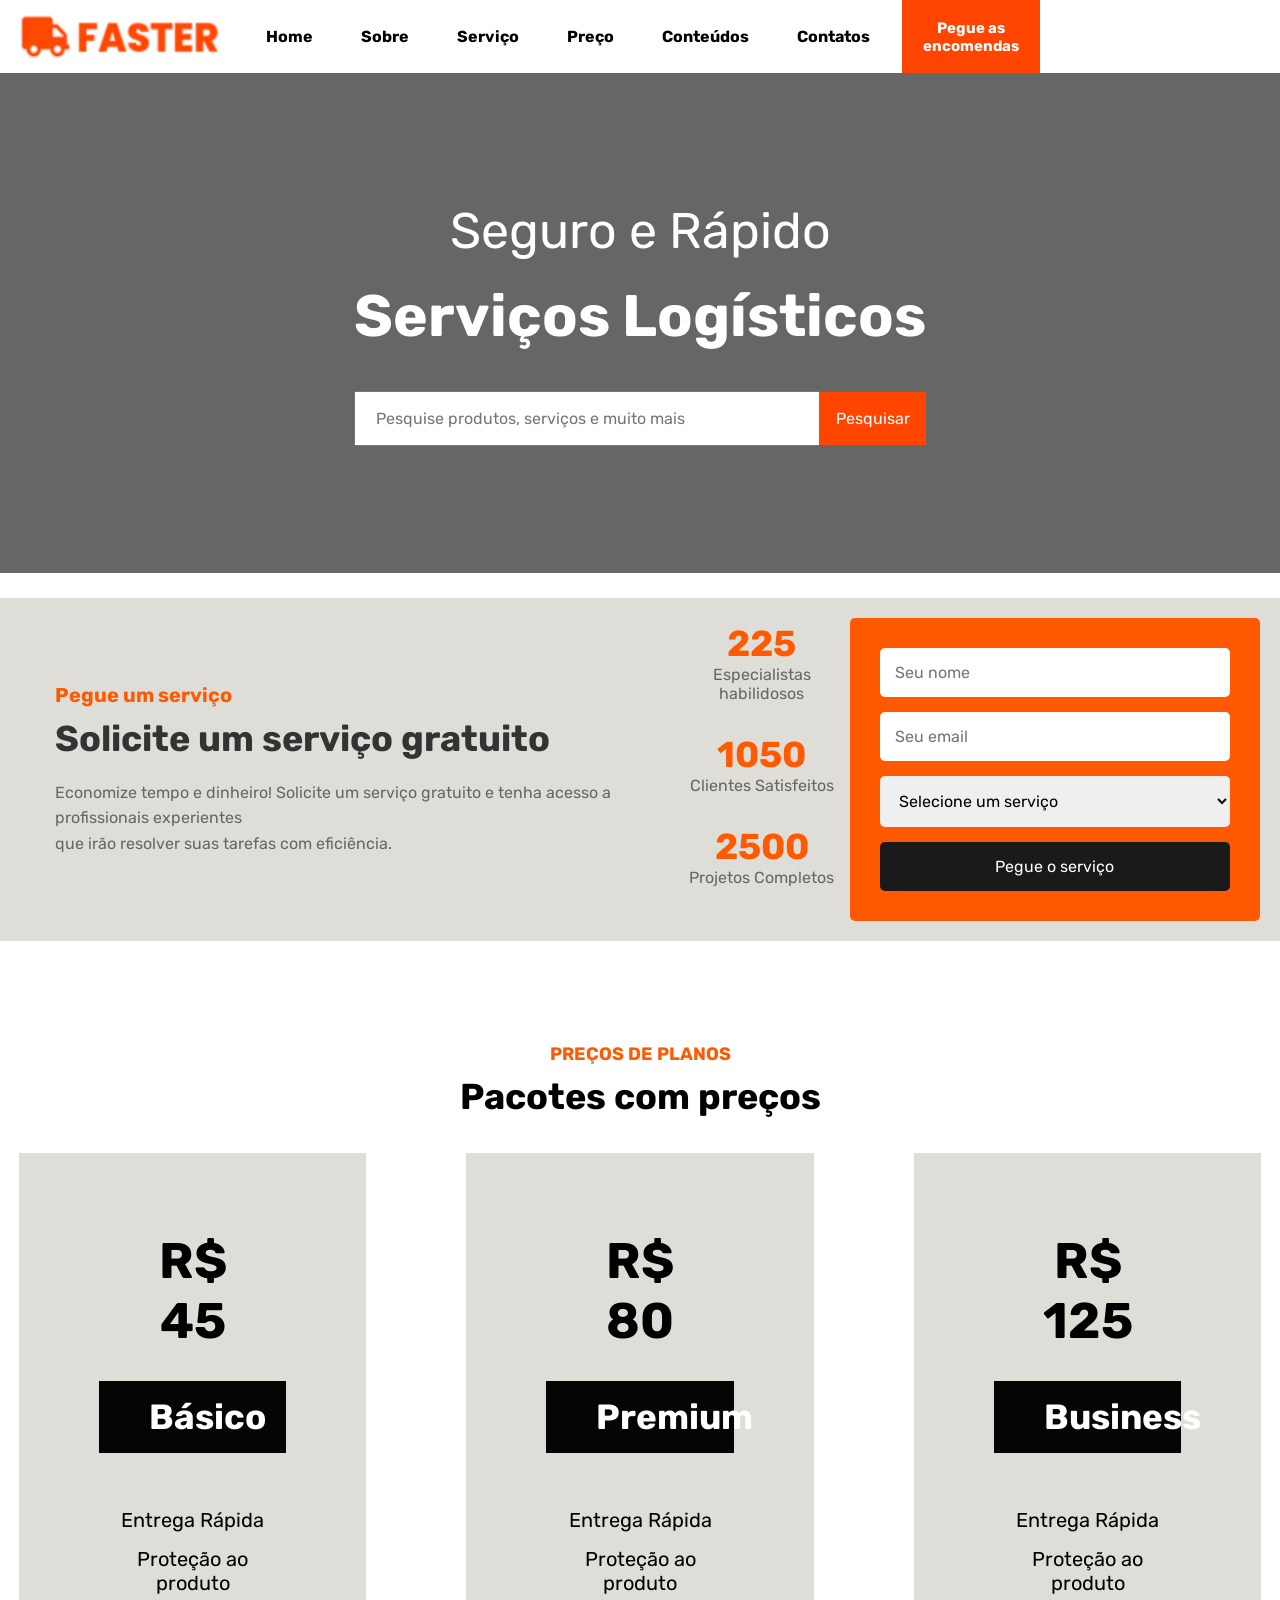
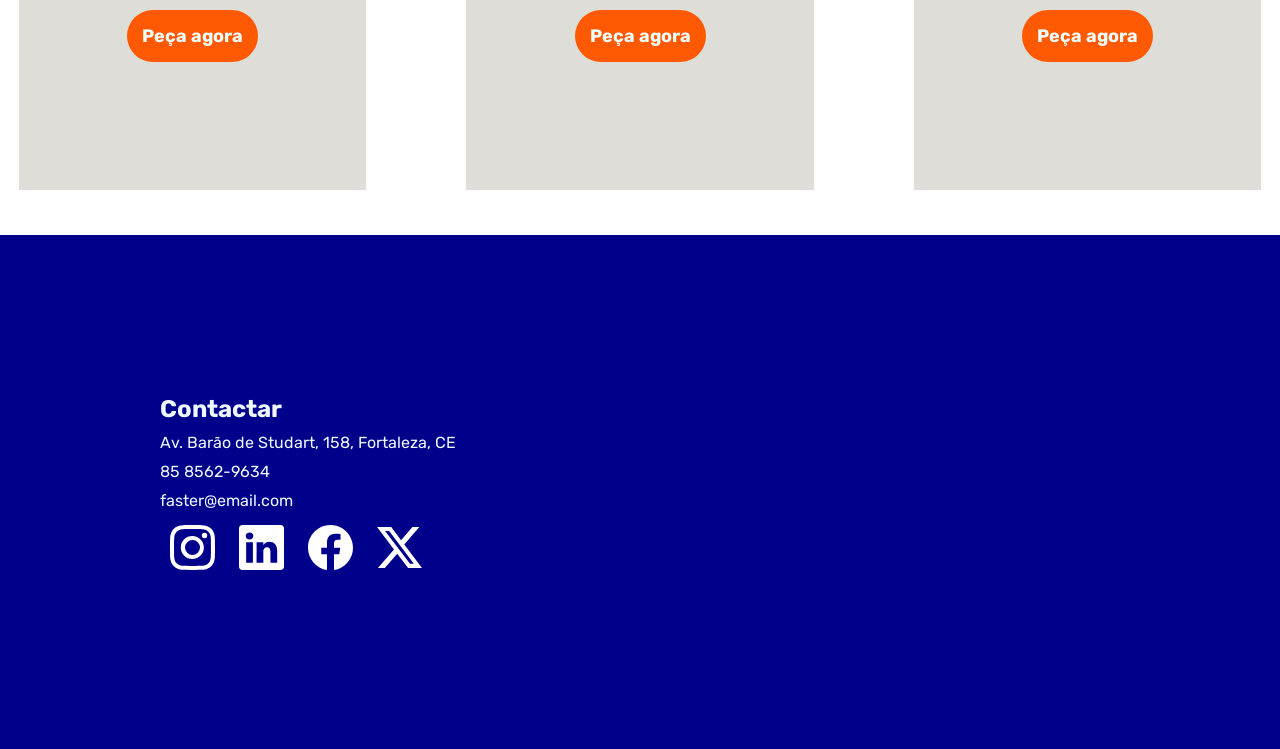
==== index.html @ 47d7f19b "feat: feito parte de contatos no footer" ====
<!DOCTYPE html>
<html lang="pt-br">

<head>
  <meta charset="UTF-8" />
  <meta name="viewport" content="width=d45ice-width, 45itial-scale=1.0" />
  <title>FASTER</title>
  <link rel="stylesheet" href="style.css">
  <link rel="shortcut icon" href="favicon.ico" type="image/x-icon">
</head>

<body>
  <header>
    <img class="logo" src="images/logo.png" alt="logo marca" />
    <nav class="list">
      <a class="options">Home</a>
      <a class="options">Sobre</a>
      <a class="options">Serviço</a>
      <a class="options">Preço</a>
      <a class="options">Conteúdos</a>
      <a class="options">Contatos</a>
    </nav>
    <button class="btn-encomendas">Pegue as encomendas</button>
  </header>
  <main>
    <section class="image">
      <div class="content">
        <p>Seguro e Rápido</p>
        <h3>Serviços Logísticos</h3>
        <div class="search-service">
          <input type="text" name="pesquisar" id="pesquisar" placeholder="Pesquise produtos, serviços e muito mais">
          <button class="btn-pesquisa">Pesquisar</button>
        </div>
      </div>
    </section>
    <section class="order-services">
      <div class="text-getquote">
        <h4>Pegue um serviço</h4>
        <h1>Solicite um serviço gratuito</h1>
        <p>Economize tempo e dinheiro! Solicite um serviço gratuito e tenha acesso a profissionais experientes <br> que
          irão resolver suas tarefas com eficiência.</p>
      </div>
      <div class="num-services">
        <h1>225</h1>
        <p>Especialistas habilidosos</p>
        <h1>1050</h1>
        <p>Clientes Satisfeitos</p>
        <h1>2500</h1>
        <p>Projetos Completos</p>
      </div>
      <form action="/servicos" class="orders-services">
        <input type="text" id="nome" placeholder="Seu nome">
        <input type="email" id="email" placeholder="Seu email">
        <select name="servico" id="servico">
          <option value="selecionar-servico" selected>Selecione um serviço</option>
        </select>
        <button>Pegue o serviço</button>
      </form>
    </section>
    <section class="plan-prices">
      <div class="title-plan">
        <h3>Preços de Planos</h3>
        <h1>Pacotes com preços</h1>
      </div>
      <div class="plans">
        <div class="plan-basic">
          <div>
            <h1>R$ 45</h1>
            <h2>Básico</h2>
            <div class="centralize">
              <p>Entrega Rápida</p>
              <p>Proteção ao produto</p>
            </div>
          </div>
          <button>Peça agora</button>
        </div>
        <div class="plan-premium">
          <div>
            <h1>R$ 80</h1>
            <h2>Premium</h2>
            <div class="centralize">
              <p>Entrega Rápida</p>
              <p>Proteção ao produto</p>
            </div>
          </div>
          <button>Peça agora</button>
        </div>
        <div class="plan-business">
          <div>
            <h1>R$ 125</h1>
            <h2>Business</h2>
            <div class="centralize">
              <p>Entrega Rápida</p>
              <p>Proteção ao produto</p>
            </div>
          </div>
          <button>Peça agora</button>
        </div>
      </div>
    </section>
  </main>
</body>
<footer>
  <div class="links">
    <adress class="contacts">
      <h2>Contactar</h2>
      <a href="#">Av. Barão de Studart, 158, Fortaleza, CE</a>
      <a href="#">85 8562-9634</a>
      <a href="#">faster@email.com</a>
    </adress>
    <div class="media">
      <a href=""><img src="images/instagram.svg" width="45px" alt="Instagram"></a>
      <a href=""><img src="images/linkedin.svg" width="45px" alt="Linkedin"></a>
      <a href=""><img src="images/facebook.svg" width="45px" alt="Facebook"></a>
      <a href=""><img src="images/twitter-x.svg" width="45px" alt="Twitter"></a>
    </div>
  </div>
</footer>

</html>
---- style.css ----
@import url("https://fonts.googleapis.com/css2?family=Rubik:ital,wght@0,300..900;1,300..900&display=swap");

* {
	margin: 0;
	padding: 0;
	font-family: "Rubik", sans-serif;
}

header {
	display: flex;
	justify-content: space-between;
}
.list {
	display: flex;
	position: relative;
	justify-content: center;
	flex-direction: row;
	padding: 12px;
	gap: 8px;
	cursor: default;
}
.options {
	padding: 15px 20px;
	width: auto;
	font-weight: bolder;
}

.options:hover {
	display: flex;
	/* flex-wrap: nowrap; */
	background-color: orangered;
	color: aliceblue;
	font-weight: bold;
}
.logo {
	width: 14rem;
	height: 4rem;
	margin-left: 10px;
	margin-top: 5px;
}

.btn-encomendas {
	position: relative;
	margin-right: 15rem;
	border: none;
	font-size: 15px;
	color: white;
	font-weight: bold;
	padding: 5px 20px 5px 20px;
	background-color: orangered;
	transition: background-color 0.2s ease, color 0.2s ease;
}
.btn-encomendas:hover {
	background-color: aliceblue;
	color: orangered;
}

.image {
	position: relative;
	display: flex;
	flex-direction: column;
	justify-content: center;
	align-items: center;
	text-align: center;
	background-image: url(https://img.ibxk.com.br/2013/5/materias/4426485393141937-o.jpg);
	background-size: cover;
	background-position: center;
	height: 500px;
	color: white;
}

.image:before {
	content: "";
	position: absolute;
	top: 0;
	left: 0;
	width: 100%;
	height: 100%;
	background-color: rgba(0, 0, 0, 0.6); /* Escurece a imagem de fundo */
	z-index: 1;
}

.content {
	font-size: 50px;
	position: relative;
	z-index: 2;
}

.content p {
	margin-bottom: 20px;
}

.content h3 {
	margin-bottom: 40px;
}

.search-service {
	display: flex;
	align-items: center;
	width: 100%;
	max-width: 600px;
}

#pesquisar {
	flex-grow: 1;
	padding: 16px 20px;
	box-sizing: border-box;
	font-size: medium;
	height: 55px;
}

#pesquisar::placeholder {
	width: 100%;
	font-size: medium;
}

.btn-pesquisa {
	padding: 16px;
	background-color: orangered;
	color: white;
	border: none;
	font-size: medium;
	cursor: pointer;
	height: 53px;
}

.btn-pesquisa:hover {
	background-color: azure;
	color: orangered;
}

.text-getquote {
	width: 50%;
	padding-right: 15px;
	margin-left: 35px;
}

.text-getquote h1 {
	font-size: 36px;
	color: #333;
	margin-bottom: 20px;
}

.text-getquote h4 {
	font-size: 20px;
	color: #ff5a01;
	margin-bottom: 10px;
}

.text-getquote p {
	font-size: 16px;
	color: #666;
	line-height: 1.6;
}

.order-services {
	background-color: #dfddd7;
	margin: 8% 0;
	margin-top: 25px;
	padding: 20px;
	display: flex;
	justify-content: space-between;
	align-items: center;
}

.num-services {
	text-align: center;
	margin-left: 20px;
}

.num-services h1 {
	font-size: 36px;
	color: #ff5a01;
}

.num-services p {
	font-size: 16px;
	color: #666;
	margin-bottom: 30px;
}

.orders-services {
	display: flex;
	flex-direction: column;
	gap: 15px;
	width: 30%;
	background-color: #ff5a01;
	padding: 30px;
	border-radius: 5px;
}

.orders-services input {
	padding: 15px;
	border: none;
	border-radius: 5px;
	font-size: 16px;
}
.orders-services select {
	width: 100%;
	padding: 15px;
	border: none;
	border-radius: 5px;
	font-size: 16px;
}

.orders-services button {
	padding: 15px;
	background-color: #1a1a1a;
	color: white;
	border: none;
	border-radius: 5px;
	font-size: 16px;
	cursor: pointer;
}

.orders-services button:hover {
	background-color: #333;
}

.plan-prices {
	text-align: center;
}

.title-plan {
	margin: 10px;
}

.title-plan h3 {
	font-size: 18px;
	text-transform: uppercase;
	color: #ff5a01;
}

.title-plan h1 {
	margin-top: 10px;
	font-size: 36px;
	margin-bottom: 35px;
}

.plans {
	display: flex;
	justify-content: center;
	align-items: stretch;
	margin: 15px;
	text-align: center;
	gap: 8%;
}

.plans h1 {
	font-size: 50px;
	margin: 30px;
}

.plans h2 {
	margin: 10px 0;
	font-size: 35px;
	background-color: #050505;
	color: white;
	padding: 15px 50px;
}

.plans p {
	font-size: 20px;
	margin: 15px;
}

.centralize {
	margin-top: 55px;
}

.plans button {
	padding: 8%;
	font-size: 18px;
	font-weight: bolder;
	background-color: #ff5a01;
	border: none;
	cursor: pointer;
	border-radius: 40px;
	color: azure;
}

.plans button:hover {
	background-color: aliceblue;
	color: #1a1a1a;
}

.plan-basic,
.plan-premium,
.plan-business {
	padding: 3rem 5rem 8rem 5rem;
	background-color: #dfddd7;
	width: 15%;
}


footer {
	background-color: darkblue;
	margin-top: 45px;
}

footer h2 {
	color: aliceblue;
}

.links {
	position: relative;
	margin-left: 0;
	padding: 10rem;
	color: aliceblue;
}

.contacts {
	display: flex;
	flex-direction: column;
	gap: 10px;
}

.contacts a {
	text-decoration: none;
	color: aliceblue;
}

.contacts a:hover {
	text-decoration: underline;
}

.media img {
	margin: 15px 10px;
	gap: 18px;
}
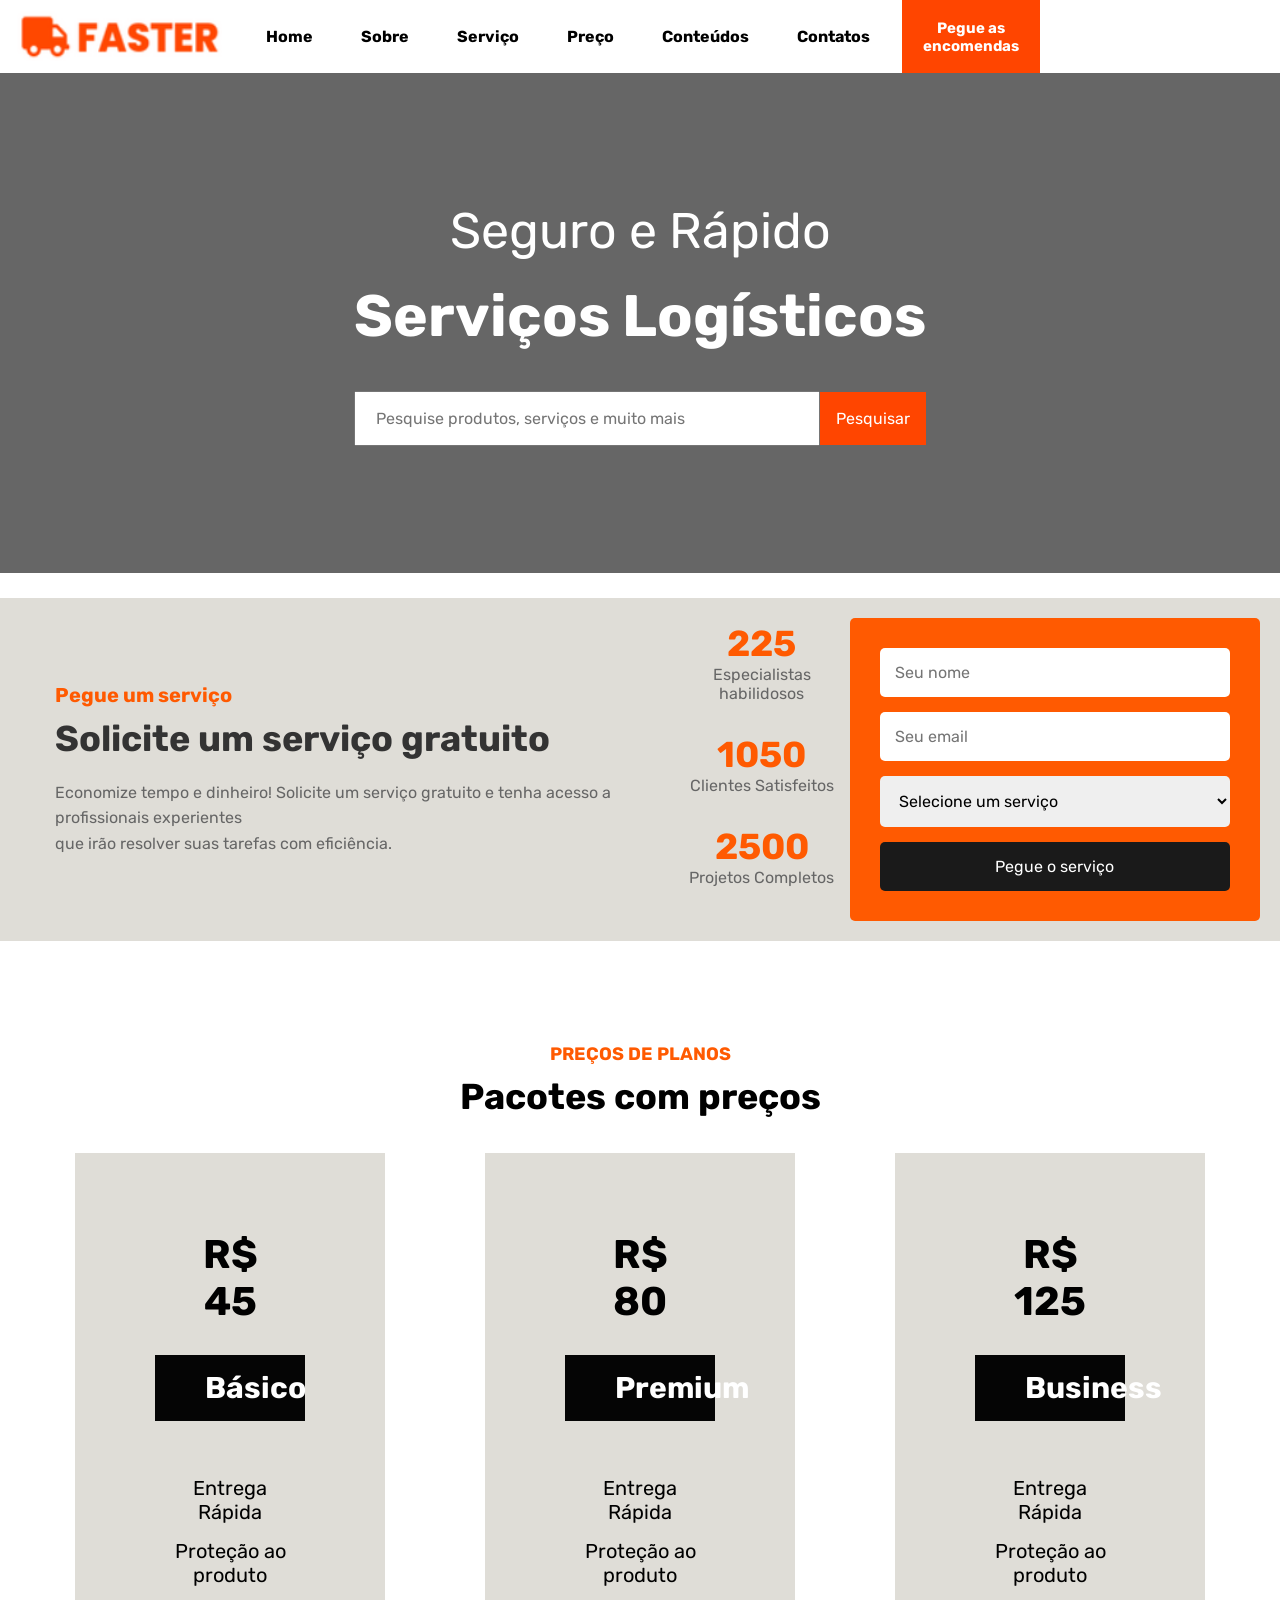
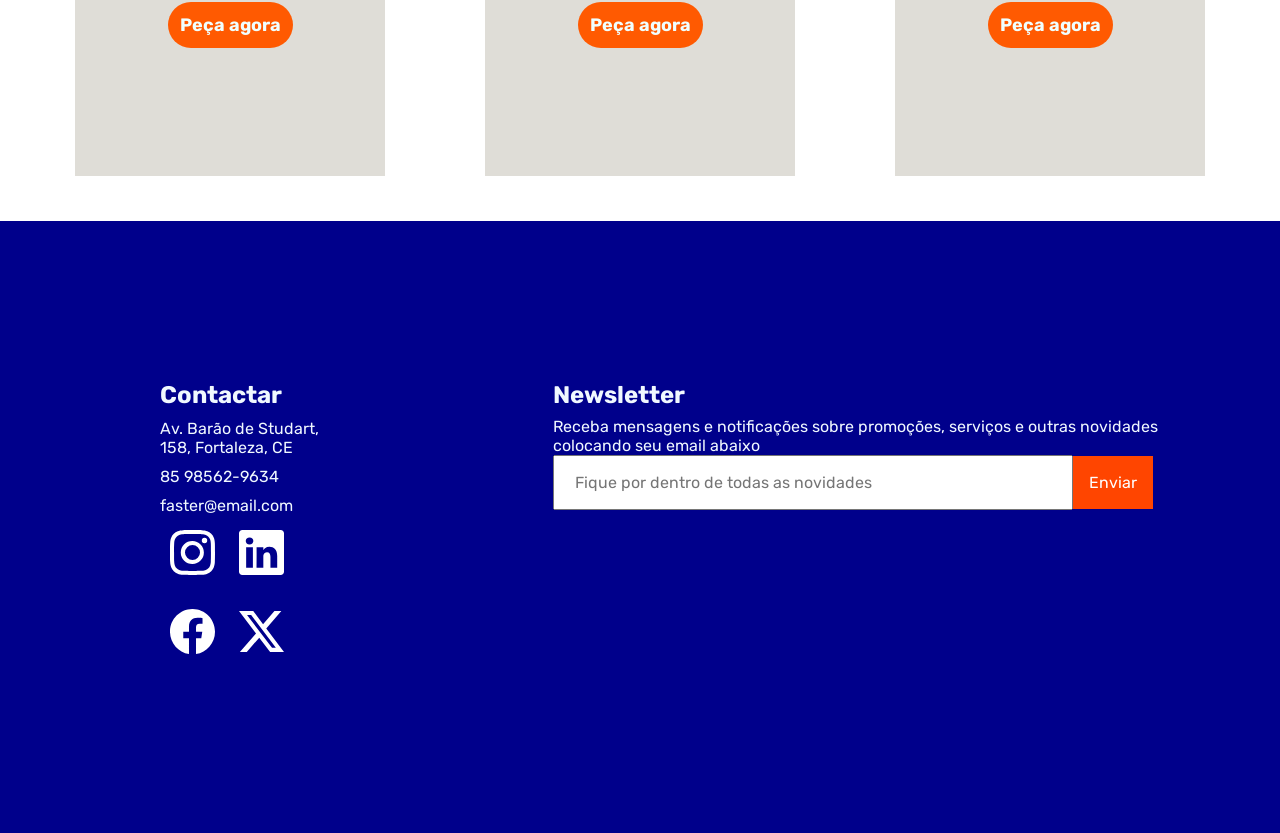
==== commit 9f71af0e: "newsletter feito" ====
--- a/index.html
+++ b/index.html
@@ -1,120 +1,129 @@
-<!DOCTYPE html>
-<html lang="pt-br">
-
-<head>
-  <meta charset="UTF-8" />
-  <meta name="viewport" content="width=d45ice-width, 45itial-scale=1.0" />
-  <title>FASTER</title>
-  <link rel="stylesheet" href="style.css">
-  <link rel="shortcut icon" href="favicon.ico" type="image/x-icon">
-</head>
-
-<body>
-  <header>
-    <img class="logo" src="images/logo.png" alt="logo marca" />
-    <nav class="list">
-      <a class="options">Home</a>
-      <a class="options">Sobre</a>
-      <a class="options">Serviço</a>
-      <a class="options">Preço</a>
-      <a class="options">Conteúdos</a>
-      <a class="options">Contatos</a>
-    </nav>
-    <button class="btn-encomendas">Pegue as encomendas</button>
-  </header>
-  <main>
-    <section class="image">
-      <div class="content">
-        <p>Seguro e Rápido</p>
-        <h3>Serviços Logísticos</h3>
-        <div class="search-service">
-          <input type="text" name="pesquisar" id="pesquisar" placeholder="Pesquise produtos, serviços e muito mais">
-          <button class="btn-pesquisa">Pesquisar</button>
-        </div>
-      </div>
-    </section>
-    <section class="order-services">
-      <div class="text-getquote">
-        <h4>Pegue um serviço</h4>
-        <h1>Solicite um serviço gratuito</h1>
-        <p>Economize tempo e dinheiro! Solicite um serviço gratuito e tenha acesso a profissionais experientes <br> que
-          irão resolver suas tarefas com eficiência.</p>
-      </div>
-      <div class="num-services">
-        <h1>225</h1>
-        <p>Especialistas habilidosos</p>
-        <h1>1050</h1>
-        <p>Clientes Satisfeitos</p>
-        <h1>2500</h1>
-        <p>Projetos Completos</p>
-      </div>
-      <form action="/servicos" class="orders-services">
-        <input type="text" id="nome" placeholder="Seu nome">
-        <input type="email" id="email" placeholder="Seu email">
-        <select name="servico" id="servico">
-          <option value="selecionar-servico" selected>Selecione um serviço</option>
-        </select>
-        <button>Pegue o serviço</button>
-      </form>
-    </section>
-    <section class="plan-prices">
-      <div class="title-plan">
-        <h3>Preços de Planos</h3>
-        <h1>Pacotes com preços</h1>
-      </div>
-      <div class="plans">
-        <div class="plan-basic">
-          <div>
-            <h1>R$ 45</h1>
-            <h2>Básico</h2>
-            <div class="centralize">
-              <p>Entrega Rápida</p>
-              <p>Proteção ao produto</p>
-            </div>
-          </div>
-          <button>Peça agora</button>
-        </div>
-        <div class="plan-premium">
-          <div>
-            <h1>R$ 80</h1>
-            <h2>Premium</h2>
-            <div class="centralize">
-              <p>Entrega Rápida</p>
-              <p>Proteção ao produto</p>
-            </div>
-          </div>
-          <button>Peça agora</button>
-        </div>
-        <div class="plan-business">
-          <div>
-            <h1>R$ 125</h1>
-            <h2>Business</h2>
-            <div class="centralize">
-              <p>Entrega Rápida</p>
-              <p>Proteção ao produto</p>
-            </div>
-          </div>
-          <button>Peça agora</button>
-        </div>
-      </div>
-    </section>
-  </main>
-</body>
-<footer>
-  <div class="links">
-    <adress class="contacts">
-      <h2>Contactar</h2>
-      <a href="#">Av. Barão de Studart, 158, Fortaleza, CE</a>
-      <a href="#">85 8562-9634</a>
-      <a href="#">faster@email.com</a>
-    </adress>
-    <div class="media">
-      <a href=""><img src="images/instagram.svg" width="45px" alt="Instagram"></a>
-      <a href=""><img src="images/linkedin.svg" width="45px" alt="Linkedin"></a>
-      <a href=""><img src="images/facebook.svg" width="45px" alt="Facebook"></a>
-      <a href=""><img src="images/twitter-x.svg" width="45px" alt="Twitter"></a>
-    </div>
-  </div>
-</footer>
-
+<!DOCTYPE html>
+<html lang="pt-br">
+
+<head>
+  <meta charset="UTF-8" />
+  <meta name="viewport" content="width=d45ice-width, 45itial-scale=1.0" />
+  <title>FASTER</title>
+  <link rel="stylesheet" href="style.css">
+  <link rel="shortcut icon" href="favicon.ico" type="image/x-icon">
+</head>
+
+<body>
+  <header>
+    <img class="logo" src="images/logo.png" alt="logo marca" />
+    <nav class="list">
+      <a class="options">Home</a>
+      <a class="options">Sobre</a>
+      <a class="options">Serviço</a>
+      <a class="options">Preço</a>
+      <a class="options">Conteúdos</a>
+      <a class="options">Contatos</a>
+    </nav>
+    <button class="btn-encomendas">Pegue as encomendas</button>
+  </header>
+  <main>
+    <section class="image">
+      <div class="content">
+        <p>Seguro e Rápido</p>
+        <h3>Serviços Logísticos</h3>
+        <div class="search-service">
+          <input type="text" name="pesquisar" id="pesquisar" placeholder="Pesquise produtos, serviços e muito mais">
+          <button class="btn-pesquisa">Pesquisar</button>
+        </div>
+      </div>
+    </section>
+    <section class="order-services">
+      <div class="text-getquote">
+        <h4>Pegue um serviço</h4>
+        <h1>Solicite um serviço gratuito</h1>
+        <p>Economize tempo e dinheiro! Solicite um serviço gratuito e tenha acesso a profissionais experientes <br> que
+          irão resolver suas tarefas com eficiência.</p>
+      </div>
+      <div class="num-services">
+        <h1>225</h1>
+        <p>Especialistas habilidosos</p>
+        <h1>1050</h1>
+        <p>Clientes Satisfeitos</p>
+        <h1>2500</h1>
+        <p>Projetos Completos</p>
+      </div>
+      <form action="/servicos" class="orders-services">
+        <input type="text" id="nome" placeholder="Seu nome">
+        <input type="email" id="email" placeholder="Seu email">
+        <select name="servico" id="servico">
+          <option value="selecionar-servico" selected>Selecione um serviço</option>
+        </select>
+        <button>Pegue o serviço</button>
+      </form>
+    </section>
+    <section class="plan-prices">
+      <div class="title-plan">
+        <h3>Preços de Planos</h3>
+        <h1>Pacotes com preços</h1>
+      </div>
+      <div class="plans">
+        <div class="plan-basic">
+          <div>
+            <h1>R$ 45</h1>
+            <h2>Básico</h2>
+            <div class="centralize">
+              <p>Entrega Rápida</p>
+              <p>Proteção ao produto</p>
+            </div>
+          </div>
+          <button>Peça agora</button>
+        </div>
+        <div class="plan-premium">
+          <div>
+            <h1>R$ 80</h1>
+            <h2>Premium</h2>
+            <div class="centralize">
+              <p>Entrega Rápida</p>
+              <p>Proteção ao produto</p>
+            </div>
+          </div>
+          <button>Peça agora</button>
+        </div>
+        <div class="plan-business">
+          <div>
+            <h1>R$ 125</h1>
+            <h2>Business</h2>
+            <div class="centralize">
+              <p>Entrega Rápida</p>
+              <p>Proteção ao produto</p>
+            </div>
+          </div>
+          <button>Peça agora</button>
+        </div>
+      </div>
+    </section>
+  </main>
+</body>
+<footer>
+  <div class="links">
+    <adress class="contacts">
+      <h2>Contactar</h2>
+      <a href="#">Av. Barão de Studart, 158, Fortaleza, CE</a>
+      <a href="#">85 98562-9634</a>
+      <a href="#">faster@email.com</a>
+    </adress>
+    <div class="media">
+      <a href=""><img src="images/instagram.svg" width="45px" alt="Instagram"></a>
+      <a href=""><img src="images/linkedin.svg" width="45px" alt="Linkedin"></a>
+      <a href=""><img src="images/facebook.svg" width="45px" alt="Facebook"></a>
+      <a href=""><img src="images/twitter-x.svg" width="45px" alt="Twitter"></a>
+    </div>
+  </div>
+  <div class="newsletter">
+      <h2>Newsletter</h2>
+      <p>Receba mensagens e notificações sobre promoções, serviços e outras novidades colocando seu email abaixo
+      </p>
+      <div>
+        <input type="email" name="email" id="email" placeholder="Fique por dentro de todas as novidades">
+      <button class="btn-enviar-email">Enviar</button>
+      </div>
+  </div>
+</footer>
+
 </html>
--- a/style.css
+++ b/style.css
@@ -1,330 +1,380 @@
-@import url("https://fonts.googleapis.com/css2?family=Rubik:ital,wght@0,300..900;1,300..900&display=swap");
-
-* {
-	margin: 0;
-	padding: 0;
-	font-family: "Rubik", sans-serif;
-}
-
-header {
-	display: flex;
-	justify-content: space-between;
-}
-.list {
-	display: flex;
-	position: relative;
-	justify-content: center;
-	flex-direction: row;
-	padding: 12px;
-	gap: 8px;
-	cursor: default;
-}
-.options {
-	padding: 15px 20px;
-	width: auto;
-	font-weight: bolder;
-}
-
-.options:hover {
-	display: flex;
-	/* flex-wrap: nowrap; */
-	background-color: orangered;
-	color: aliceblue;
-	font-weight: bold;
-}
-.logo {
-	width: 14rem;
-	height: 4rem;
-	margin-left: 10px;
-	margin-top: 5px;
-}
-
-.btn-encomendas {
-	position: relative;
-	margin-right: 15rem;
-	border: none;
-	font-size: 15px;
-	color: white;
-	font-weight: bold;
-	padding: 5px 20px 5px 20px;
-	background-color: orangered;
-	transition: background-color 0.2s ease, color 0.2s ease;
-}
-.btn-encomendas:hover {
-	background-color: aliceblue;
-	color: orangered;
-}
-
-.image {
-	position: relative;
-	display: flex;
-	flex-direction: column;
-	justify-content: center;
-	align-items: center;
-	text-align: center;
-	background-image: url(https://img.ibxk.com.br/2013/5/materias/4426485393141937-o.jpg);
-	background-size: cover;
-	background-position: center;
-	height: 500px;
-	color: white;
-}
-
-.image:before {
-	content: "";
-	position: absolute;
-	top: 0;
-	left: 0;
-	width: 100%;
-	height: 100%;
-	background-color: rgba(0, 0, 0, 0.6); /* Escurece a imagem de fundo */
-	z-index: 1;
-}
-
-.content {
-	font-size: 50px;
-	position: relative;
-	z-index: 2;
-}
-
-.content p {
-	margin-bottom: 20px;
-}
-
-.content h3 {
-	margin-bottom: 40px;
-}
-
-.search-service {
-	display: flex;
-	align-items: center;
-	width: 100%;
-	max-width: 600px;
-}
-
-#pesquisar {
-	flex-grow: 1;
-	padding: 16px 20px;
-	box-sizing: border-box;
-	font-size: medium;
-	height: 55px;
-}
-
-#pesquisar::placeholder {
-	width: 100%;
-	font-size: medium;
-}
-
-.btn-pesquisa {
-	padding: 16px;
-	background-color: orangered;
-	color: white;
-	border: none;
-	font-size: medium;
-	cursor: pointer;
-	height: 53px;
-}
-
-.btn-pesquisa:hover {
-	background-color: azure;
-	color: orangered;
-}
-
-.text-getquote {
-	width: 50%;
-	padding-right: 15px;
-	margin-left: 35px;
-}
-
-.text-getquote h1 {
-	font-size: 36px;
-	color: #333;
-	margin-bottom: 20px;
-}
-
-.text-getquote h4 {
-	font-size: 20px;
-	color: #ff5a01;
-	margin-bottom: 10px;
-}
-
-.text-getquote p {
-	font-size: 16px;
-	color: #666;
-	line-height: 1.6;
-}
-
-.order-services {
-	background-color: #dfddd7;
-	margin: 8% 0;
-	margin-top: 25px;
-	padding: 20px;
-	display: flex;
-	justify-content: space-between;
-	align-items: center;
-}
-
-.num-services {
-	text-align: center;
-	margin-left: 20px;
-}
-
-.num-services h1 {
-	font-size: 36px;
-	color: #ff5a01;
-}
-
-.num-services p {
-	font-size: 16px;
-	color: #666;
-	margin-bottom: 30px;
-}
-
-.orders-services {
-	display: flex;
-	flex-direction: column;
-	gap: 15px;
-	width: 30%;
-	background-color: #ff5a01;
-	padding: 30px;
-	border-radius: 5px;
-}
-
-.orders-services input {
-	padding: 15px;
-	border: none;
-	border-radius: 5px;
-	font-size: 16px;
-}
-.orders-services select {
-	width: 100%;
-	padding: 15px;
-	border: none;
-	border-radius: 5px;
-	font-size: 16px;
-}
-
-.orders-services button {
-	padding: 15px;
-	background-color: #1a1a1a;
-	color: white;
-	border: none;
-	border-radius: 5px;
-	font-size: 16px;
-	cursor: pointer;
-}
-
-.orders-services button:hover {
-	background-color: #333;
-}
-
-.plan-prices {
-	text-align: center;
-}
-
-.title-plan {
-	margin: 10px;
-}
-
-.title-plan h3 {
-	font-size: 18px;
-	text-transform: uppercase;
-	color: #ff5a01;
-}
-
-.title-plan h1 {
-	margin-top: 10px;
-	font-size: 36px;
-	margin-bottom: 35px;
-}
-
-.plans {
-	display: flex;
-	justify-content: center;
-	align-items: stretch;
-	margin: 15px;
-	text-align: center;
-	gap: 8%;
-}
-
-.plans h1 {
-	font-size: 50px;
-	margin: 30px;
-}
-
-.plans h2 {
-	margin: 10px 0;
-	font-size: 35px;
-	background-color: #050505;
-	color: white;
-	padding: 15px 50px;
-}
-
-.plans p {
-	font-size: 20px;
-	margin: 15px;
-}
-
-.centralize {
-	margin-top: 55px;
-}
-
-.plans button {
-	padding: 8%;
-	font-size: 18px;
-	font-weight: bolder;
-	background-color: #ff5a01;
-	border: none;
-	cursor: pointer;
-	border-radius: 40px;
-	color: azure;
-}
-
-.plans button:hover {
-	background-color: aliceblue;
-	color: #1a1a1a;
-}
-
-.plan-basic,
-.plan-premium,
-.plan-business {
-	padding: 3rem 5rem 8rem 5rem;
-	background-color: #dfddd7;
-	width: 15%;
-}
-
-
-footer {
-	background-color: darkblue;
-	margin-top: 45px;
-}
-
-footer h2 {
-	color: aliceblue;
-}
-
-.links {
-	position: relative;
-	margin-left: 0;
-	padding: 10rem;
-	color: aliceblue;
-}
-
-.contacts {
-	display: flex;
-	flex-direction: column;
-	gap: 10px;
-}
-
-.contacts a {
-	text-decoration: none;
-	color: aliceblue;
-}
-
-.contacts a:hover {
-	text-decoration: underline;
-}
-
-.media img {
-	margin: 15px 10px;
-	gap: 18px;
-}
+@import url("https://fonts.googleapis.com/css2?family=Rubik:ital,wght@0,300..900;1,300..900&display=swap");
+
+* {
+	margin: 0;
+	padding: 0;
+	font-family: "Rubik", sans-serif;
+}
+
+header {
+	display: flex;
+	justify-content: space-between;
+}
+.list {
+	display: flex;
+	position: relative;
+	justify-content: center;
+	flex-direction: row;
+	padding: 12px;
+	gap: 8px;
+	cursor: default;
+}
+.options {
+	padding: 15px 20px;
+	width: auto;
+	font-weight: bolder;
+}
+
+.options:hover {
+	display: flex;
+	/* flex-wrap: nowrap; */
+	background-color: orangered;
+	color: aliceblue;
+	font-weight: bold;
+}
+.logo {
+	width: 14rem;
+	height: 4rem;
+	margin-left: 10px;
+	margin-top: 5px;
+}
+
+.btn-encomendas {
+	position: relative;
+	margin-right: 15rem;
+	border: none;
+	font-size: 15px;
+	color: white;
+	font-weight: bold;
+	padding: 5px 20px 5px 20px;
+	background-color: orangered;
+	transition: background-color 0.2s ease, color 0.2s ease;
+}
+.btn-encomendas:hover {
+	background-color: aliceblue;
+	color: orangered;
+}
+
+.image {
+	position: relative;
+	display: flex;
+	flex-direction: column;
+	justify-content: center;
+	align-items: center;
+	text-align: center;
+	background-image: url(https://img.ibxk.com.br/2013/5/materias/4426485393141937-o.jpg);
+	background-size: cover;
+	background-position: center;
+	height: 500px;
+	color: white;
+}
+
+.image:before {
+	content: "";
+	position: absolute;
+	top: 0;
+	left: 0;
+	width: 100%;
+	height: 100%;
+	background-color: rgba(0, 0, 0, 0.6); /* Escurece a imagem de fundo */
+	z-index: 1;
+}
+
+.content {
+	font-size: 50px;
+	position: relative;
+	z-index: 2;
+}
+
+.content p {
+	margin-bottom: 20px;
+}
+
+.content h3 {
+	margin-bottom: 40px;
+}
+
+.search-service {
+	display: flex;
+	align-items: center;
+	width: 100%;
+	max-width: 600px;
+}
+
+#pesquisar {
+	flex-grow: 1;
+	padding: 16px 20px;
+	box-sizing: border-box;
+	font-size: medium;
+	height: 55px;
+}
+
+#pesquisar::placeholder {
+	width: 100%;
+	font-size: medium;
+}
+
+.btn-pesquisa {
+	padding: 16px;
+	background-color: orangered;
+	color: white;
+	border: none;
+	font-size: medium;
+	cursor: pointer;
+	height: 53px;
+}
+
+.btn-pesquisa:hover {
+	background-color: azure;
+	color: orangered;
+}
+
+.text-getquote {
+	width: 50%;
+	padding-right: 15px;
+	margin-left: 35px;
+}
+
+.text-getquote h1 {
+	font-size: 36px;
+	color: #333;
+	margin-bottom: 20px;
+}
+
+.text-getquote h4 {
+	font-size: 20px;
+	color: #ff5a01;
+	margin-bottom: 10px;
+}
+
+.text-getquote p {
+	font-size: 16px;
+	color: #666;
+	line-height: 1.6;
+}
+
+.order-services {
+	background-color: #dfddd7;
+	margin: 8% 0;
+	margin-top: 25px;
+	padding: 20px;
+	display: flex;
+	justify-content: space-between;
+	align-items: center;
+}
+
+.num-services {
+	text-align: center;
+	margin-left: 20px;
+}
+
+.num-services h1 {
+	font-size: 36px;
+	color: #ff5a01;
+}
+
+.num-services p {
+	font-size: 16px;
+	color: #666;
+	margin-bottom: 30px;
+}
+
+.orders-services {
+	display: flex;
+	flex-direction: column;
+	gap: 15px;
+	width: 30%;
+	background-color: #ff5a01;
+	padding: 30px;
+	border-radius: 5px;
+}
+
+.orders-services input {
+	padding: 15px;
+	border: none;
+	border-radius: 5px;
+	font-size: 16px;
+}
+.orders-services select {
+	width: 100%;
+	padding: 15px;
+	border: none;
+	border-radius: 5px;
+	font-size: 16px;
+}
+
+.orders-services button {
+	padding: 15px;
+	background-color: #1a1a1a;
+	color: white;
+	border: none;
+	border-radius: 5px;
+	font-size: 16px;
+	cursor: pointer;
+}
+
+.orders-services button:hover {
+	background-color: #333;
+}
+
+.plan-prices {
+	text-align: center;
+}
+
+.title-plan {
+	margin: 10px;
+}
+
+.title-plan h3 {
+	font-size: 18px;
+	text-transform: uppercase;
+	color: #ff5a01;
+}
+
+.title-plan h1 {
+	margin-top: 10px;
+	font-size: 36px;
+	margin-bottom: 35px;
+}
+
+.plans {
+	display: flex;
+	justify-content: center;
+	align-items: stretch;
+	margin: 15px;
+	text-align: center;
+	gap: 8%;
+}
+
+.plans h1 {
+	font-size: 40px;
+	margin: 30px;
+}
+
+.plans h2 {
+	margin: 10px 0;
+	font-size: 30px;
+	background-color: #050505;
+	color: white;
+	padding: 15px 50px;
+}
+
+.plans p {
+	font-size: 20px;
+	margin: 15px;
+}
+
+.centralize {
+	margin-top: 55px;
+}
+
+.plans button {
+	padding: 8%;
+	font-size: 18px;
+	font-weight: bolder;
+	background-color: #ff5a01;
+	border: none;
+	cursor: pointer;
+	border-radius: 40px;
+	color: azure;
+}
+
+.plans button:hover {
+	background-color: aliceblue;
+	color: #1a1a1a;
+}
+
+.plan-basic,
+.plan-premium,
+.plan-business {
+	padding: 3rem 5rem 8rem 5rem;
+	background-color: #dfddd7;
+	width: 12%;
+}
+
+
+footer {
+	background-color: darkblue;
+	margin-top: 45px;
+	display: flex;
+	justify-content: baseline;
+}
+
+footer h2 {
+	color: aliceblue;
+}
+
+.links {
+	position: relative;
+	margin-left: 0;
+	margin: 10rem;
+	color: aliceblue;
+}
+
+.contacts {
+	display: flex;
+	flex-direction: column;
+	gap: 10px;
+}
+
+.contacts a {
+	text-decoration: none;
+	color: aliceblue;
+}
+
+.contacts a:hover {
+	text-decoration: underline;
+}
+
+.media img {
+	margin: 15px 10px;
+	gap: 18px;
+}
+
+.newsletter {
+	margin: 10rem 4rem;
+	color: aliceblue;
+	max-width: 100%;
+}
+
+.newsletter p {
+	margin-top: 8px;
+	float: left;
+}
+
+.newsletter div {
+	display: flex;
+	align-items: center;
+	width: 100%;
+	max-width: 600px;
+	margin: 45px 0;
+}
+
+.newsletter input {
+	flex-grow: 1;
+	padding: 16px 20px;
+	box-sizing: border-box;
+	font-size: medium;
+	width: 100%;
+}
+
+.newsletter input:hover {
+	width: 55%;
+	font-size: medium;
+}
+
+.btn-enviar-email {
+	padding: 16px;
+	background-color: orangered;
+	color: white;
+	border: none;
+	font-size: medium;
+	cursor: pointer;
+	height: 53px;
+	margin-left: 0;
+}
+
+.btn-enviar-email:hover {
+	color: #050505;
+	background-color: aliceblue;
+}
